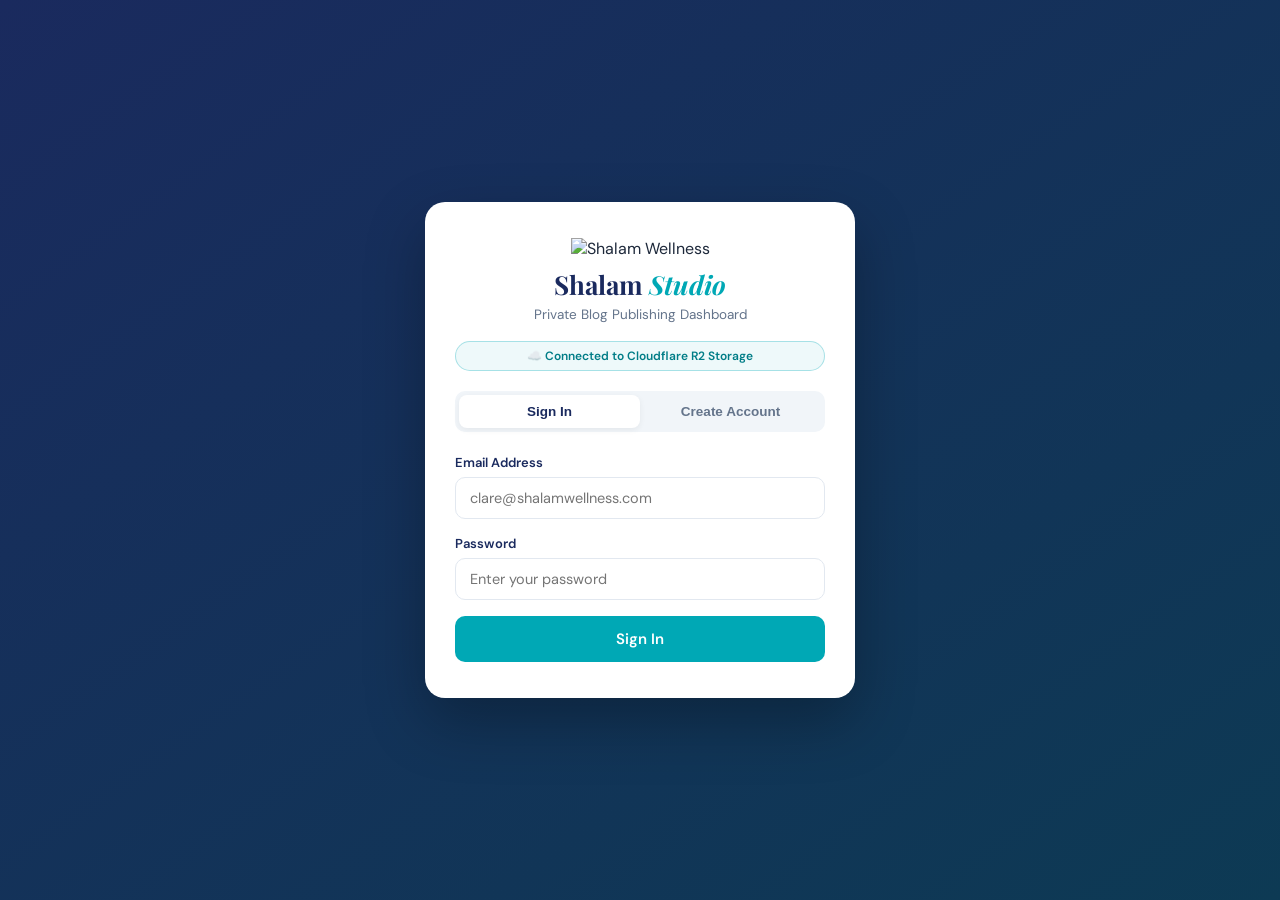
==== blog-admin/index.html @ 0e7aec40 "Update client copy/rates/photos, add multi-step booking page, social marquee, blog & Cloudflare R2 a" ====
<!DOCTYPE html>
<html lang="en">
<head>
  <meta charset="UTF-8" />
  <meta name="viewport" content="width=device-width, initial-scale=1.0"/>
  <title>Shalam Wellness — Blog Studio</title>
  <meta name="theme-color" content="#1a2a5e"/>
  <meta name="apple-mobile-web-app-capable" content="yes"/>
  <meta name="apple-mobile-web-app-status-bar-style" content="black-translucent"/>
  <meta name="apple-mobile-web-app-title" content="Shalam Studio"/>
  <link rel="manifest" href="manifest.json"/>
  <link rel="apple-touch-icon" href="../image/Shalaam-wellness-logo.png"/>
  <link rel="preconnect" href="https://fonts.googleapis.com"/>
  <link rel="preconnect" href="https://fonts.gstatic.com" crossorigin/>
  <link href="https://fonts.googleapis.com/css2?family=Playfair+Display:ital,wght@0,600;0,700;1,400&family=DM+Sans:wght@400;500;600;700&display=swap" rel="stylesheet"/>
  <link rel="stylesheet" href="admin.css"/>
</head>
<body>

  <!-- INSTALL PWA BANNER -->
  <div class="pwa-install-bar" id="pwaInstallBar" hidden>
    <span>Install <strong>Shalam Studio</strong> on your phone or desktop for quick posting.</span>
    <div class="pwa-bar-actions">
      <button type="button" class="btn-install" id="installPwaBtn">Install App</button>
      <button type="button" class="btn-dismiss" id="dismissPwaBtn" aria-label="Dismiss">✕</button>
    </div>
  </div>

  <!-- AUTH SCREEN -->
  <section class="auth-screen" id="authScreen">
    <div class="auth-card">
      <div class="auth-brand">
        <img src="../image/Shalaam-wellness-logo.png" alt="Shalam Wellness"/>
        <h1>Shalam <em>Studio</em></h1>
        <p>Private Blog Publishing Dashboard</p>
      </div>

      <div class="mode-pill" id="modeBadge">Checking connection...</div>

      <div class="auth-tabs" role="tablist">
        <button type="button" class="auth-tab active" data-tab="login">Sign In</button>
        <button type="button" class="auth-tab" data-tab="register">Create Account</button>
      </div>

      <!-- LOGIN FORM -->
      <form id="loginForm" class="auth-form">
        <div class="field">
          <label for="loginEmail">Email Address</label>
          <input type="email" id="loginEmail" placeholder="clare@shalamwellness.com" required autocomplete="email"/>
        </div>
        <div class="field">
          <label for="loginPassword">Password</label>
          <input type="password" id="loginPassword" placeholder="Enter your password" required autocomplete="current-password"/>
        </div>
        <div class="auth-error" id="loginError" hidden></div>
        <button type="submit" class="btn-primary-full" id="loginSubmitBtn">Sign In</button>
      </form>

      <!-- REGISTER FORM -->
      <form id="registerForm" class="auth-form" hidden>
        <div class="field">
          <label for="regName">Your Name</label>
          <input type="text" id="regName" placeholder="Clare Wamaitha" required/>
        </div>
        <div class="field">
          <label for="regEmail">Email Address</label>
          <input type="email" id="regEmail" placeholder="clare@shalamwellness.com" required autocomplete="email"/>
        </div>
        <div class="field">
          <label for="regPassword">Create Password (min. 6 characters)</label>
          <input type="password" id="regPassword" placeholder="Choose a strong password" minlength="6" required autocomplete="new-password"/>
        </div>
        <div class="field" id="inviteCodeField">
          <label for="regInviteCode">Admin Setup Code</label>
          <input type="text" id="regInviteCode" placeholder="Code provided by your web developer"/>
        </div>
        <div class="auth-error" id="registerError" hidden></div>
        <button type="submit" class="btn-primary-full" id="registerSubmitBtn">Create Admin Account</button>
      </form>
    </div>
  </section>

  <!-- DASHBOARD -->
  <div class="dashboard" id="dashboard" hidden>
    <header class="dash-header">
      <div class="dash-brand">
        <img src="../image/Shalaam-wellness-logo.png" alt="Shalam Wellness"/>
        <div>
          <strong>Shalam Studio</strong>
          <span id="dashUserLabel">Signed in</span>
        </div>
      </div>
      <div class="dash-actions">
        <a href="../blog.html" target="_blank" class="btn-outline">View Live Blog ↗</a>
        <button type="button" class="btn-outline" id="logoutBtn">Sign Out</button>
      </div>
    </header>

    <main class="dash-main">
      <!-- NAV TABS -->
      <div class="dash-tabs">
        <button type="button" class="dash-tab active" data-view="editor" id="tabEditor">✍️ Write Post</button>
        <button type="button" class="dash-tab" data-view="posts" id="tabPosts">📚 All Posts (<span id="postCount">0</span>)</button>
      </div>

      <!-- EDITOR VIEW -->
      <section class="dash-panel" id="editorView">
        <div class="panel-header">
          <h2 id="editorHeading">Create a New Blog Post</h2>
          <button type="button" class="btn-text" id="cancelEditBtn" hidden>Cancel Editing</button>
        </div>

        <form id="postForm" class="post-form">
          <input type="hidden" id="editingPostId"/>

          <!-- COVER IMAGE UPLOAD -->
          <div class="field">
            <label>Cover Image</label>
            <div class="upload-zone" id="uploadZone">
              <input type="file" id="coverFileInput" accept="image/*" hidden/>
              <div class="upload-placeholder" id="uploadPlaceholder">
                <span class="upload-icon">🖼️</span>
                <strong>Tap to upload a cover photo</strong>
                <span>JPG, PNG or WebP (stored in Cloudflare R2)</span>
              </div>
              <div class="upload-preview" id="uploadPreview" hidden>
                <img id="coverPreviewImg" src="" alt="Cover preview"/>
                <button type="button" class="btn-change-img" id="changeImgBtn">Change Image</button>
              </div>
            </div>
          </div>

          <div class="field-row">
            <div class="field">
              <label for="postTitle">Article Title *</label>
              <input type="text" id="postTitle" placeholder="e.g., 5 Gentle Ways to Cope with Burnout" required/>
            </div>
            <div class="field">
              <label for="postCategory">Category *</label>
              <select id="postCategory" required>
                <option value="Trauma & Healing">Trauma &amp; Healing</option>
                <option value="Mental Wellness">Mental Wellness</option>
                <option value="Relationships">Relationships</option>
                <option value="Self-Care">Self-Care</option>
              </select>
            </div>
          </div>

          <div class="field">
            <label for="postExcerpt">Short Summary <span class="opt">(shown on the blog card — optional, auto-generated if left blank)</span></label>
            <textarea id="postExcerpt" rows="2" placeholder="A 1–2 sentence preview of what readers will learn..."></textarea>
          </div>

          <!-- SIMPLE RICH TEXT EDITOR -->
          <div class="field">
            <label>Article Content *</label>
            <div class="editor-toolbar" role="toolbar" aria-label="Text formatting">
              <button type="button" data-cmd="bold" title="Bold"><strong>B</strong></button>
              <button type="button" data-cmd="italic" title="Italic"><em>I</em></button>
              <button type="button" data-cmd="formatBlock" data-val="h3" title="Subheading">H3</button>
              <button type="button" data-cmd="insertUnorderedList" title="Bullet list">• List</button>
              <button type="button" data-cmd="formatBlock" data-val="blockquote" title="Quote">“ Quote</button>
              <button type="button" data-cmd="formatBlock" data-val="p" title="Normal text">¶ Text</button>
            </div>
            <div id="postEditor" class="rich-editor" contenteditable="true" data-placeholder="Start writing your article here..."></div>
          </div>

          <div class="form-status" id="publishStatus" hidden></div>

          <div class="editor-footer">
            <button type="submit" class="btn-primary-full" id="publishBtn">Publish Post to Blog</button>
          </div>
        </form>
      </section>

      <!-- POSTS LIST VIEW -->
      <section class="dash-panel" id="postsView" hidden>
        <div class="panel-header">
          <h2>Published Articles</h2>
          <button type="button" class="btn-small-primary" id="newPostFromListBtn">+ New Post</button>
        </div>
        <div class="admin-posts-list" id="adminPostsList"></div>
      </section>
    </main>
  </div>

  <script src="../blog-config.js"></script>
  <script src="admin.js"></script>
</body>
</html>
---- blog-admin/admin.css ----
/* ============================================
   SHALAM WELLNESS — Blog Studio PWA (admin.css)
   ============================================ */

:root {
  --navy: #1a2a5e;
  --navy-dark: #111c42;
  --teal: #00a8b5;
  --teal-dark: #008b96;
  --bg: #f4f7fb;
  --card: #ffffff;
  --text: #1e293b;
  --muted: #64748b;
  --border: #e2e8f0;
  --danger: #dc2626;
}

* { box-sizing: border-box; margin: 0; padding: 0; }

body {
  font-family: 'DM Sans', -apple-system, BlinkMacSystemFont, sans-serif;
  background: var(--bg);
  color: var(--text);
  min-height: 100vh;
}

/* PWA INSTALL BAR */
.pwa-install-bar {
  background: var(--navy-dark);
  color: #fff;
  padding: 10px 18px;
  display: flex;
  justify-content: space-between;
  align-items: center;
  gap: 12px;
  font-size: 13px;
}
.pwa-install-bar[hidden] { display: none; }
.pwa-bar-actions { display: flex; align-items: center; gap: 8px; }
.btn-install {
  background: var(--teal);
  color: #fff;
  border: none;
  padding: 6px 14px;
  border-radius: 6px;
  font-weight: 600;
  font-size: 12.5px;
  cursor: pointer;
}
.btn-dismiss {
  background: transparent;
  color: rgba(255,255,255,0.7);
  border: none;
  font-size: 16px;
  cursor: pointer;
  padding: 4px;
}

/* AUTH SCREEN */
.auth-screen {
  min-height: 100vh;
  display: flex;
  align-items: center;
  justify-content: center;
  padding: 24px;
  background: linear-gradient(145deg, var(--navy) 0%, #0d3a54 100%);
}
.auth-screen[hidden] { display: none; }

.auth-card {
  width: 100%;
  max-width: 430px;
  background: var(--card);
  border-radius: 20px;
  padding: 36px 30px;
  box-shadow: 0 24px 60px rgba(0, 0, 0, 0.28);
}

.auth-brand {
  text-align: center;
  margin-bottom: 18px;
}
.auth-brand img {
  height: 52px;
  margin-bottom: 8px;
}
.auth-brand h1 {
  font-family: 'Playfair Display', serif;
  color: var(--navy);
  font-size: 26px;
}
.auth-brand h1 em {
  color: var(--teal);
  font-style: italic;
}
.auth-brand p {
  font-size: 13.5px;
  color: var(--muted);
  margin-top: 4px;
}

.mode-pill {
  text-align: center;
  font-size: 12px;
  font-weight: 600;
  padding: 6px 12px;
  border-radius: 50px;
  margin-bottom: 20px;
  background: #eef9fa;
  color: #007d87;
  border: 1px solid rgba(0, 168, 181, 0.3);
}

.auth-tabs {
  display: grid;
  grid-template-columns: 1fr 1fr;
  background: #f1f5f9;
  padding: 4px;
  border-radius: 10px;
  margin-bottom: 22px;
}
.auth-tab {
  border: none;
  background: transparent;
  padding: 9px 12px;
  border-radius: 8px;
  font-size: 13.5px;
  font-weight: 600;
  color: var(--muted);
  cursor: pointer;
}
.auth-tab.active {
  background: #fff;
  color: var(--navy);
  box-shadow: 0 2px 6px rgba(0, 0, 0, 0.06);
}

.auth-form[hidden] { display: none; }

.field {
  margin-bottom: 16px;
}
.field label {
  display: block;
  font-size: 13px;
  font-weight: 600;
  color: var(--navy);
  margin-bottom: 6px;
}
.field .opt {
  font-weight: 400;
  color: var(--muted);
  font-size: 12px;
}
.field input,
.field select,
.field textarea {
  width: 100%;
  padding: 11px 14px;
  border: 1.5px solid var(--border);
  border-radius: 10px;
  font-size: 14.5px;
  font-family: inherit;
  color: var(--text);
  background: #fff;
  transition: border-color 0.2s ease;
}
.field input:focus,
.field select:focus,
.field textarea:focus {
  outline: none;
  border-color: var(--teal);
}

.auth-error {
  background: #fef2f2;
  border: 1px solid #fecaca;
  color: var(--danger);
  font-size: 13px;
  padding: 10px 12px;
  border-radius: 8px;
  margin-bottom: 14px;
}
.auth-error[hidden] { display: none; }

.btn-primary-full {
  width: 100%;
  padding: 13px 18px;
  background: var(--teal);
  color: #fff;
  border: none;
  border-radius: 10px;
  font-size: 15px;
  font-weight: 600;
  font-family: inherit;
  cursor: pointer;
  transition: background 0.2s ease;
}
.btn-primary-full:hover { background: var(--teal-dark); }
.btn-primary-full:disabled { opacity: 0.65; cursor: not-allowed; }

/* DASHBOARD */
.dashboard[hidden] { display: none; }

.dash-header {
  background: var(--navy);
  color: #fff;
  padding: 14px 24px;
  display: flex;
  justify-content: space-between;
  align-items: center;
  gap: 14px;
  position: sticky;
  top: 0;
  z-index: 50;
}
.dash-brand {
  display: flex;
  align-items: center;
  gap: 12px;
}
.dash-brand img { height: 36px; }
.dash-brand strong {
  display: block;
  font-family: 'Playfair Display', serif;
  font-size: 18px;
}
.dash-brand span {
  font-size: 12px;
  color: rgba(255,255,255,0.72);
}

.dash-actions {
  display: flex;
  gap: 10px;
  align-items: center;
}
.btn-outline {
  background: rgba(255,255,255,0.1);
  color: #fff;
  border: 1px solid rgba(255,255,255,0.25);
  padding: 8px 14px;
  border-radius: 8px;
  font-size: 13px;
  font-weight: 500;
  text-decoration: none;
  cursor: pointer;
}
.btn-outline:hover { background: rgba(255,255,255,0.18); }

.dash-main {
  max-width: 900px;
  margin: 0 auto;
  padding: 28px 18px 64px;
}

.dash-tabs {
  display: flex;
  gap: 10px;
  margin-bottom: 22px;
}
.dash-tab {
  background: #fff;
  border: 1.5px solid var(--border);
  color: var(--navy);
  padding: 10px 18px;
  border-radius: 10px;
  font-size: 14px;
  font-weight: 600;
  cursor: pointer;
}
.dash-tab.active {
  background: var(--navy);
  border-color: var(--navy);
  color: #fff;
}

.dash-panel {
  background: #fff;
  border-radius: 16px;
  padding: 28px;
  border: 1px solid var(--border);
  box-shadow: 0 8px 24px rgba(26, 42, 94, 0.05);
}
.dash-panel[hidden] { display: none; }

.panel-header {
  display: flex;
  justify-content: space-between;
  align-items: center;
  margin-bottom: 22px;
  gap: 12px;
}
.panel-header h2 {
  font-family: 'Playfair Display', serif;
  color: var(--navy);
  font-size: 24px;
}

.btn-text {
  background: none;
  border: none;
  color: var(--danger);
  font-weight: 600;
  font-size: 13.5px;
  cursor: pointer;
}
.btn-text[hidden] { display: none; }

.btn-small-primary {
  background: var(--teal);
  color: #fff;
  border: none;
  padding: 9px 16px;
  border-radius: 8px;
  font-weight: 600;
  font-size: 13.5px;
  cursor: pointer;
}

.field-row {
  display: grid;
  grid-template-columns: 1.6fr 1fr;
  gap: 16px;
}

/* UPLOAD ZONE */
.upload-zone {
  border: 2px dashed #cbd5e1;
  border-radius: 12px;
  padding: 26px;
  text-align: center;
  cursor: pointer;
  background: #f8fafc;
  transition: border-color 0.2s ease, background 0.2s ease;
}
.upload-zone:hover,
.upload-zone.dragover {
  border-color: var(--teal);
  background: #effbfc;
}
.upload-placeholder {
  display: flex;
  flex-direction: column;
  align-items: center;
  gap: 6px;
  color: var(--muted);
  font-size: 13px;
}
.upload-placeholder strong { color: var(--navy); font-size: 14.5px; }
.upload-icon { font-size: 28px; }
.upload-placeholder[hidden] { display: none; }

.upload-preview { position: relative; }
.upload-preview[hidden] { display: none; }
.upload-preview img {
  max-height: 260px;
  width: 100%;
  object-fit: cover;
  border-radius: 10px;
  display: block;
}
.btn-change-img {
  position: absolute;
  bottom: 12px;
  right: 12px;
  background: rgba(26, 42, 94, 0.9);
  color: #fff;
  border: none;
  padding: 8px 14px;
  border-radius: 8px;
  font-size: 12.5px;
  font-weight: 600;
  cursor: pointer;
}

/* RICH EDITOR */
.editor-toolbar {
  display: flex;
  flex-wrap: wrap;
  gap: 6px;
  background: #f8fafc;
  border: 1.5px solid var(--border);
  border-bottom: none;
  border-radius: 10px 10px 0 0;
  padding: 8px 10px;
}
.editor-toolbar button {
  background: #fff;
  border: 1px solid #cbd5e1;
  color: var(--navy);
  padding: 5px 11px;
  border-radius: 6px;
  font-size: 13px;
  cursor: pointer;
}
.editor-toolbar button:hover {
  border-color: var(--teal);
  color: var(--teal);
}

.rich-editor {
  min-height: 240px;
  padding: 16px;
  border: 1.5px solid var(--border);
  border-radius: 0 0 10px 10px;
  font-size: 15.5px;
  line-height: 1.75;
  background: #fff;
  outline: none;
}
.rich-editor:focus { border-color: var(--teal); }
.rich-editor:empty::before {
  content: attr(data-placeholder);
  color: #94a3b8;
}
.rich-editor h3 {
  font-family: 'Playfair Display', serif;
  color: var(--navy);
  margin: 14px 0 8px;
}
.rich-editor blockquote {
  border-left: 3px solid var(--teal);
  padding-left: 14px;
  color: var(--navy);
  font-style: italic;
  margin: 12px 0;
}

.form-status {
  padding: 12px 14px;
  border-radius: 10px;
  font-size: 13.5px;
  margin-bottom: 16px;
}
.form-status[hidden] { display: none; }
.form-status.success { background: #ecfdf5; border: 1px solid #a7f3d0; color: #065f46; }
.form-status.error { background: #fef2f2; border: 1px solid #fecaca; color: #b91c1c; }

/* POSTS LIST */
.admin-posts-list {
  display: flex;
  flex-direction: column;
  gap: 14px;
}
.admin-post-row {
  display: flex;
  align-items: center;
  gap: 16px;
  padding: 14px;
  border: 1px solid var(--border);
  border-radius: 12px;
  background: #fff;
}
.admin-post-thumb {
  width: 84px;
  height: 60px;
  border-radius: 8px;
  object-fit: cover;
  flex-shrink: 0;
  background: #e2e8f0;
}
.admin-post-info { flex: 1; min-width: 0; }
.admin-post-info h4 {
  font-family: 'Playfair Display', serif;
  color: var(--navy);
  font-size: 17px;
  margin-bottom: 4px;
}
.admin-post-meta {
  font-size: 12.5px;
  color: var(--muted);
}
.admin-post-actions {
  display: flex;
  gap: 8px;
  flex-shrink: 0;
}
.btn-edit,
.btn-delete {
  padding: 7px 12px;
  border-radius: 7px;
  font-size: 12.5px;
  font-weight: 600;
  cursor: pointer;
  border: 1px solid var(--border);
  background: #f8fafc;
  color: var(--navy);
}
.btn-delete { color: var(--danger); border-color: #fecaca; background: #fef2f2; }

@media (max-width: 680px) {
  .field-row { grid-template-columns: 1fr; }
  .dash-header { flex-direction: column; align-items: flex-start; }
  .admin-post-row { flex-direction: column; align-items: flex-start; }
  .admin-post-thumb { width: 100%; height: 150px; }
}
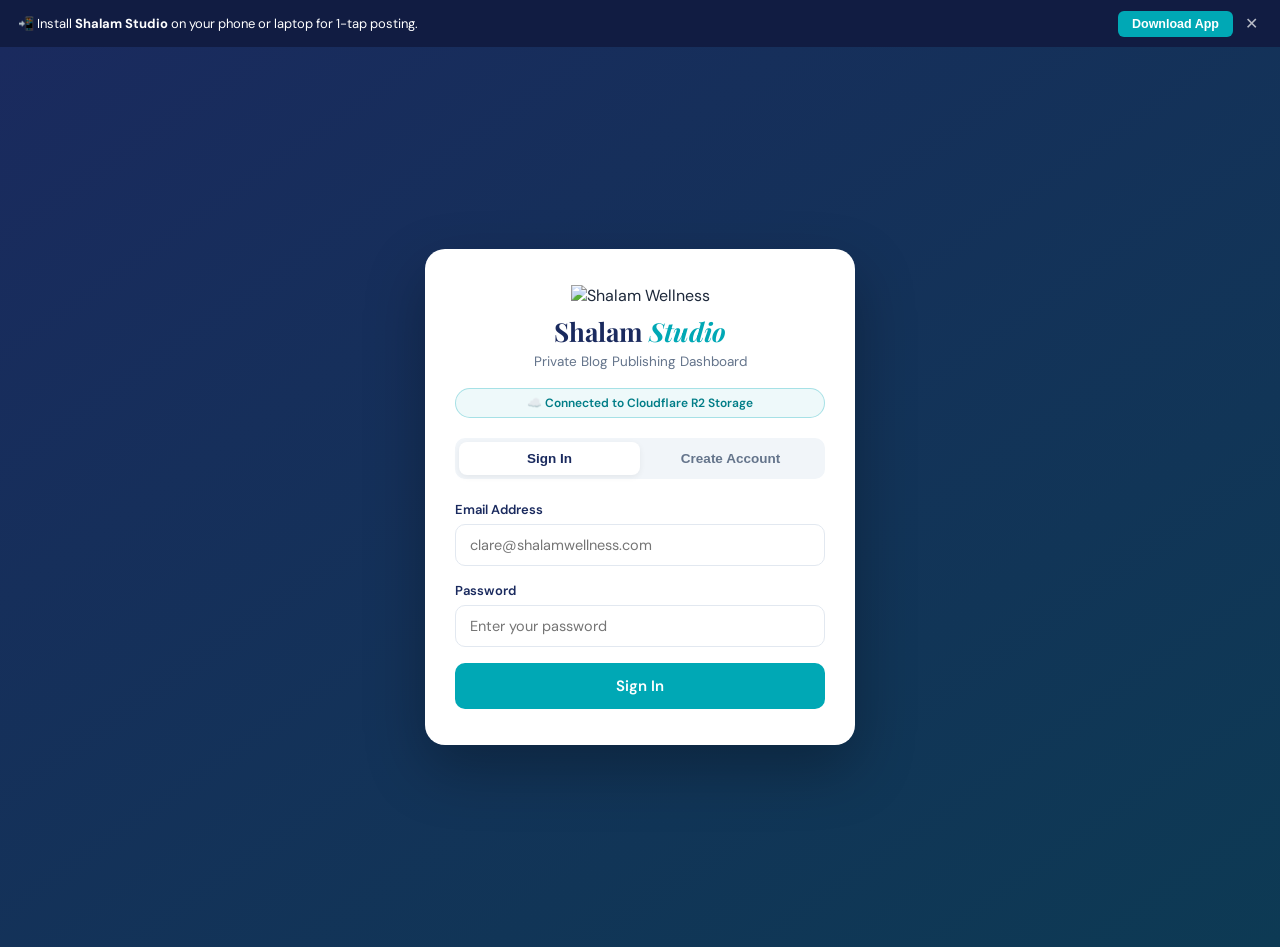
==== commit eaa0854e: "Show PWA Download App button immediately on mobile and desktop" ====
--- a/blog-admin/index.html
+++ b/blog-admin/index.html
@@ -18,10 +18,10 @@
 <body>
 
   <!-- INSTALL PWA BANNER -->
-  <div class="pwa-install-bar" id="pwaInstallBar" hidden>
-    <span>Install <strong>Shalam Studio</strong> on your phone or desktop for quick posting.</span>
+  <div class="pwa-install-bar" id="pwaInstallBar">
+    <span id="pwaInstallText">📲 Install <strong>Shalam Studio</strong> on your phone or laptop for 1-tap posting.</span>
     <div class="pwa-bar-actions">
-      <button type="button" class="btn-install" id="installPwaBtn">Install App</button>
+      <button type="button" class="btn-install" id="installPwaBtn">Download App</button>
       <button type="button" class="btn-dismiss" id="dismissPwaBtn" aria-label="Dismiss">✕</button>
     </div>
   </div>
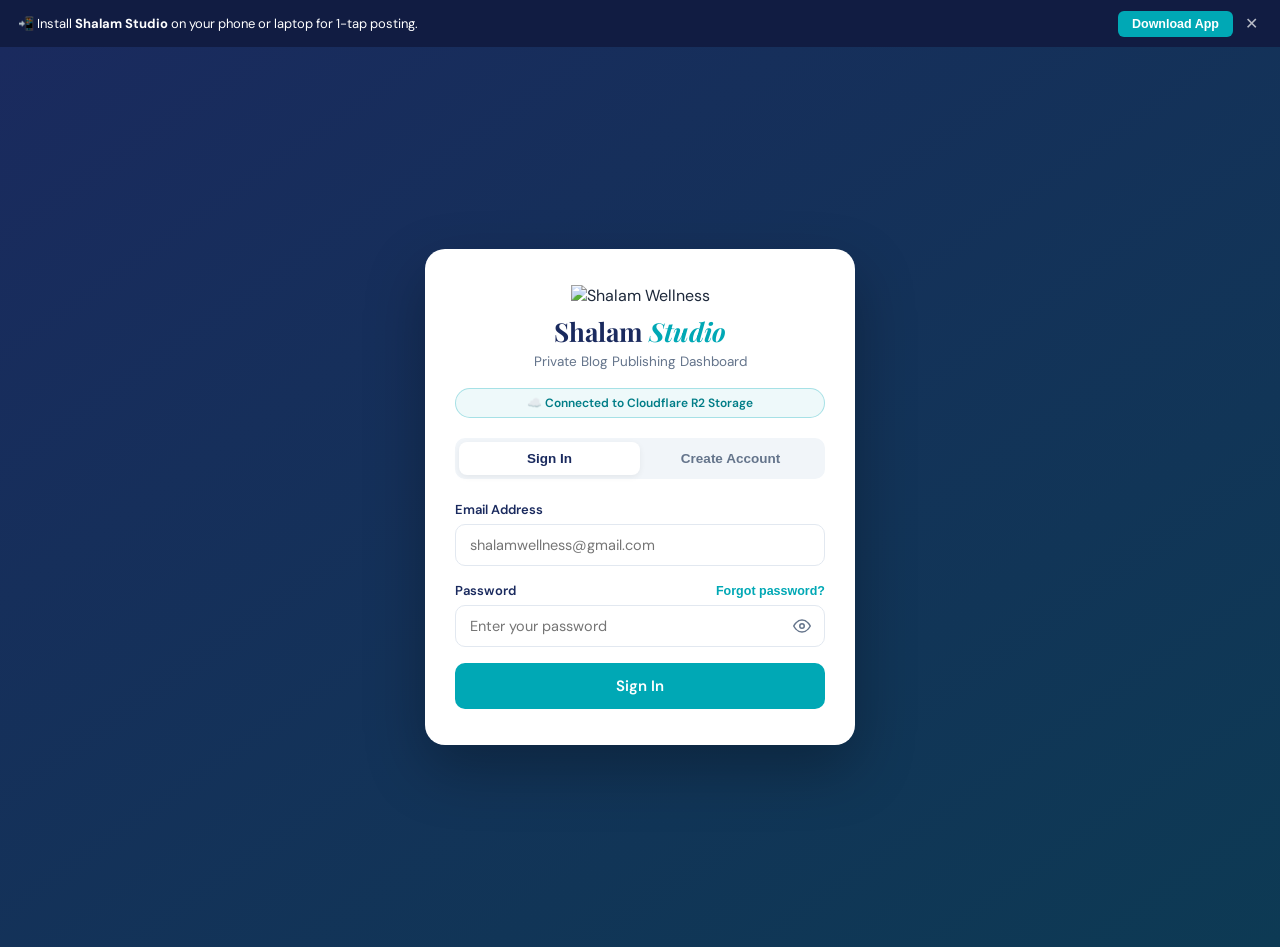
==== commit c6e92ca1: "Add self-service Create Account, Forgot Password reset, Show/Hide password eye icons, and resilient " ====
--- a/blog-admin/index.html
+++ b/blog-admin/index.html
@@ -8,12 +8,12 @@
   <meta name="apple-mobile-web-app-capable" content="yes"/>
   <meta name="apple-mobile-web-app-status-bar-style" content="black-translucent"/>
   <meta name="apple-mobile-web-app-title" content="Shalam Studio"/>
-  <link rel="manifest" href="manifest.json"/>
-  <link rel="apple-touch-icon" href="../image/Shalaam-wellness-logo.png"/>
+  <link rel="manifest" href="/blog-admin/manifest.json"/>
+  <link rel="apple-touch-icon" href="/image/Shalaam-wellness-logo.png"/>
   <link rel="preconnect" href="https://fonts.googleapis.com"/>
   <link rel="preconnect" href="https://fonts.gstatic.com" crossorigin/>
   <link href="https://fonts.googleapis.com/css2?family=Playfair+Display:ital,wght@0,600;0,700;1,400&family=DM+Sans:wght@400;500;600;700&display=swap" rel="stylesheet"/>
-  <link rel="stylesheet" href="admin.css"/>
+  <link rel="stylesheet" href="/blog-admin/admin.css"/>
 </head>
 <body>
 
@@ -30,7 +30,7 @@
   <section class="auth-screen" id="authScreen">
     <div class="auth-card">
       <div class="auth-brand">
-        <img src="../image/Shalaam-wellness-logo.png" alt="Shalam Wellness"/>
+        <img src="/image/Shalaam-wellness-logo.png" alt="Shalam Wellness"/>
         <h1>Shalam <em>Studio</em></h1>
         <p>Private Blog Publishing Dashboard</p>
       </div>
@@ -46,11 +46,20 @@
       <form id="loginForm" class="auth-form">
         <div class="field">
           <label for="loginEmail">Email Address</label>
-          <input type="email" id="loginEmail" placeholder="clare@shalamwellness.com" required autocomplete="email"/>
-        </div>
-        <div class="field">
-          <label for="loginPassword">Password</label>
-          <input type="password" id="loginPassword" placeholder="Enter your password" required autocomplete="current-password"/>
+          <input type="email" id="loginEmail" placeholder="shalamwellness@gmail.com" required autocomplete="email"/>
+        </div>
+        <div class="field">
+          <div class="label-row">
+            <label for="loginPassword">Password</label>
+            <button type="button" class="link-btn" id="openForgotBtn">Forgot password?</button>
+          </div>
+          <div class="password-wrap">
+            <input type="password" id="loginPassword" placeholder="Enter your password" required autocomplete="current-password"/>
+            <button type="button" class="toggle-pw-btn" data-target="loginPassword" aria-label="Show password" title="Show/Hide password">
+              <svg class="eye-open" width="18" height="18" viewBox="0 0 24 24" fill="none" stroke="currentColor" stroke-width="2" stroke-linecap="round" stroke-linejoin="round"><path d="M1 12s4-8 11-8 11 8 11 8-4 8-11 8-11-8-11-8z"/><circle cx="12" cy="12" r="3"/></svg>
+              <svg class="eye-closed" width="18" height="18" viewBox="0 0 24 24" fill="none" stroke="currentColor" stroke-width="2" stroke-linecap="round" stroke-linejoin="round" hidden><path d="M17.94 17.94A10.07 10.07 0 0 1 12 20c-7 0-11-8-11-8a18.45 18.45 0 0 1 5.06-5.94"/><path d="M9.9 4.24A9.12 9.12 0 0 1 12 4c7 0 11 8 11 8a18.5 18.5 0 0 1-2.16 3.19"/><line x1="1" y1="1" x2="23" y2="23"/></svg>
+            </button>
+          </div>
         </div>
         <div class="auth-error" id="loginError" hidden></div>
         <button type="submit" class="btn-primary-full" id="loginSubmitBtn">Sign In</button>
@@ -64,18 +73,51 @@
         </div>
         <div class="field">
           <label for="regEmail">Email Address</label>
-          <input type="email" id="regEmail" placeholder="clare@shalamwellness.com" required autocomplete="email"/>
+          <input type="email" id="regEmail" placeholder="shalamwellness@gmail.com" required autocomplete="email"/>
         </div>
         <div class="field">
           <label for="regPassword">Create Password (min. 6 characters)</label>
-          <input type="password" id="regPassword" placeholder="Choose a strong password" minlength="6" required autocomplete="new-password"/>
-        </div>
-        <div class="field" id="inviteCodeField">
-          <label for="regInviteCode">Admin Setup Code</label>
-          <input type="text" id="regInviteCode" placeholder="Code provided by your web developer"/>
+          <div class="password-wrap">
+            <input type="password" id="regPassword" placeholder="Choose a strong password" minlength="6" required autocomplete="new-password"/>
+            <button type="button" class="toggle-pw-btn" data-target="regPassword" aria-label="Show password" title="Show/Hide password">
+              <svg class="eye-open" width="18" height="18" viewBox="0 0 24 24" fill="none" stroke="currentColor" stroke-width="2" stroke-linecap="round" stroke-linejoin="round"><path d="M1 12s4-8 11-8 11 8 11 8-4 8-11 8-11-8-11-8z"/><circle cx="12" cy="12" r="3"/></svg>
+              <svg class="eye-closed" width="18" height="18" viewBox="0 0 24 24" fill="none" stroke="currentColor" stroke-width="2" stroke-linecap="round" stroke-linejoin="round" hidden><path d="M17.94 17.94A10.07 10.07 0 0 1 12 20c-7 0-11-8-11-8a18.45 18.45 0 0 1 5.06-5.94"/><path d="M9.9 4.24A9.12 9.12 0 0 1 12 4c7 0 11 8 11 8a18.5 18.5 0 0 1-2.16 3.19"/><line x1="1" y1="1" x2="23" y2="23"/></svg>
+            </button>
+          </div>
+        </div>
+        <div class="field">
+          <label for="regRecovery">Recovery Word <span class="opt">(used if you ever forget your password)</span></label>
+          <input type="text" id="regRecovery" placeholder="e.g., your favourite city or secret word" required/>
         </div>
         <div class="auth-error" id="registerError" hidden></div>
-        <button type="submit" class="btn-primary-full" id="registerSubmitBtn">Create Admin Account</button>
+        <button type="submit" class="btn-primary-full" id="registerSubmitBtn">Create Account</button>
+      </form>
+
+      <!-- FORGOT / RESET PASSWORD FORM -->
+      <form id="forgotForm" class="auth-form" hidden>
+        <p class="forgot-intro">Reset your password using your email and the Recovery Word you chose when creating your account.</p>
+        <div class="field">
+          <label for="resetEmail">Email Address</label>
+          <input type="email" id="resetEmail" placeholder="shalamwellness@gmail.com" required autocomplete="email"/>
+        </div>
+        <div class="field">
+          <label for="resetRecovery">Your Recovery Word</label>
+          <input type="text" id="resetRecovery" placeholder="Enter your recovery word" required/>
+        </div>
+        <div class="field">
+          <label for="resetPassword">New Password (min. 6 characters)</label>
+          <div class="password-wrap">
+            <input type="password" id="resetPassword" placeholder="Enter a new password" minlength="6" required autocomplete="new-password"/>
+            <button type="button" class="toggle-pw-btn" data-target="resetPassword" aria-label="Show password" title="Show/Hide password">
+              <svg class="eye-open" width="18" height="18" viewBox="0 0 24 24" fill="none" stroke="currentColor" stroke-width="2" stroke-linecap="round" stroke-linejoin="round"><path d="M1 12s4-8 11-8 11 8 11 8-4 8-11 8-11-8-11-8z"/><circle cx="12" cy="12" r="3"/></svg>
+              <svg class="eye-closed" width="18" height="18" viewBox="0 0 24 24" fill="none" stroke="currentColor" stroke-width="2" stroke-linecap="round" stroke-linejoin="round" hidden><path d="M17.94 17.94A10.07 10.07 0 0 1 12 20c-7 0-11-8-11-8a18.45 18.45 0 0 1 5.06-5.94"/><path d="M9.9 4.24A9.12 9.12 0 0 1 12 4c7 0 11 8 11 8a18.5 18.5 0 0 1-2.16 3.19"/><line x1="1" y1="1" x2="23" y2="23"/></svg>
+            </button>
+          </div>
+        </div>
+        <div class="auth-error" id="resetError" hidden></div>
+        <div class="auth-success" id="resetSuccess" hidden></div>
+        <button type="submit" class="btn-primary-full" id="resetSubmitBtn">Reset Password</button>
+        <button type="button" class="back-login-btn" id="backToLoginBtn">← Back to Sign In</button>
       </form>
     </div>
   </section>
@@ -84,14 +126,14 @@
   <div class="dashboard" id="dashboard" hidden>
     <header class="dash-header">
       <div class="dash-brand">
-        <img src="../image/Shalaam-wellness-logo.png" alt="Shalam Wellness"/>
+        <img src="/image/Shalaam-wellness-logo.png" alt="Shalam Wellness"/>
         <div>
           <strong>Shalam Studio</strong>
           <span id="dashUserLabel">Signed in</span>
         </div>
       </div>
       <div class="dash-actions">
-        <a href="../blog.html" target="_blank" class="btn-outline">View Live Blog ↗</a>
+        <a href="/blog.html" target="_blank" class="btn-outline">View Live Blog ↗</a>
         <button type="button" class="btn-outline" id="logoutBtn">Sign Out</button>
       </div>
     </header>
@@ -184,7 +226,7 @@
     </main>
   </div>
 
-  <script src="../blog-config.js"></script>
-  <script src="admin.js"></script>
+  <script src="/blog-config.js"></script>
+  <script src="/blog-admin/admin.js"></script>
 </body>
 </html>
--- a/blog-admin/admin.css
+++ b/blog-admin/admin.css
@@ -495,3 +495,78 @@
   .admin-post-row { flex-direction: column; align-items: flex-start; }
   .admin-post-thumb { width: 100%; height: 150px; }
 }
+
+
+/* PASSWORD TOGGLE & FORGOT PASSWORD */
+.label-row {
+  display: flex;
+  justify-content: space-between;
+  align-items: center;
+  margin-bottom: 6px;
+}
+.label-row label {
+  margin-bottom: 0;
+}
+.link-btn {
+  background: none;
+  border: none;
+  color: var(--teal);
+  font-size: 12.5px;
+  font-weight: 600;
+  cursor: pointer;
+  padding: 0;
+}
+.link-btn:hover { text-decoration: underline; }
+
+.password-wrap {
+  position: relative;
+  display: flex;
+  align-items: center;
+}
+.password-wrap input {
+  padding-right: 44px;
+}
+.toggle-pw-btn {
+  position: absolute;
+  right: 10px;
+  background: none;
+  border: none;
+  color: var(--muted);
+  cursor: pointer;
+  padding: 4px;
+  display: inline-flex;
+  align-items: center;
+  justify-content: center;
+  border-radius: 6px;
+}
+.toggle-pw-btn:hover { color: var(--navy); }
+.toggle-pw-btn svg[hidden] { display: none; }
+
+.forgot-intro {
+  font-size: 13px;
+  color: var(--muted);
+  line-height: 1.5;
+  margin-bottom: 16px;
+}
+.auth-success {
+  background: #ecfdf5;
+  border: 1px solid #a7f3d0;
+  color: #065f46;
+  font-size: 13px;
+  padding: 10px 12px;
+  border-radius: 8px;
+  margin-bottom: 14px;
+}
+.auth-success[hidden] { display: none; }
+.back-login-btn {
+  width: 100%;
+  margin-top: 10px;
+  background: transparent;
+  border: none;
+  color: var(--navy);
+  font-size: 13.5px;
+  font-weight: 600;
+  padding: 8px;
+  cursor: pointer;
+}
+.back-login-btn:hover { color: var(--teal); }
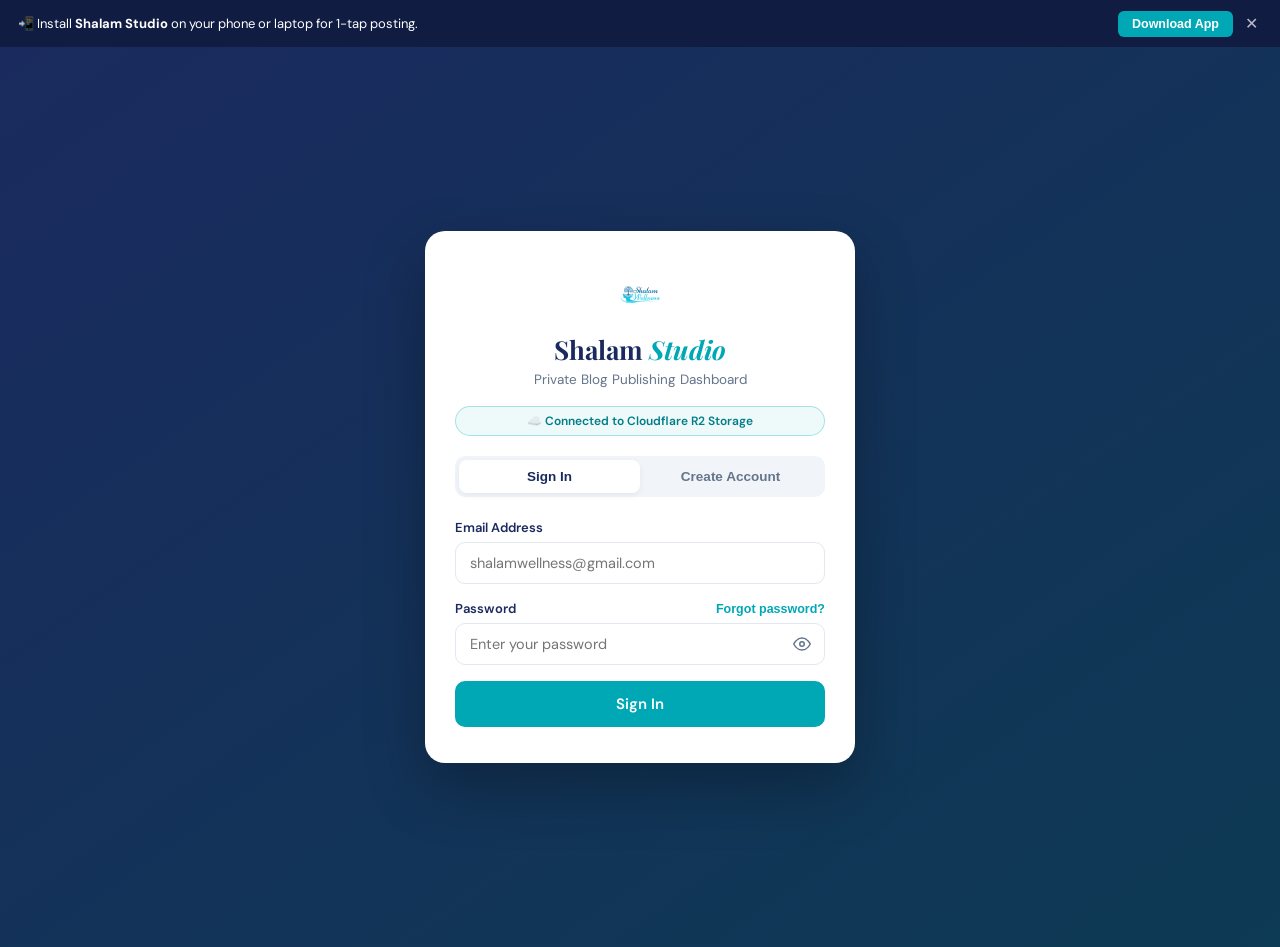
==== commit 3124f5da: "Implement full SEO, AEO, GEO foundation: sitelink-ready service pages, JSON-LD, sitemap, robots, fav" ====
--- a/blog-admin/index.html
+++ b/blog-admin/index.html
@@ -4,12 +4,14 @@
   <meta charset="UTF-8" />
   <meta name="viewport" content="width=device-width, initial-scale=1.0"/>
   <title>Shalam Wellness — Blog Studio</title>
+  <meta name="robots" content="noindex, nofollow"/>
   <meta name="theme-color" content="#1a2a5e"/>
   <meta name="apple-mobile-web-app-capable" content="yes"/>
   <meta name="apple-mobile-web-app-status-bar-style" content="black-translucent"/>
   <meta name="apple-mobile-web-app-title" content="Shalam Studio"/>
   <link rel="manifest" href="/blog-admin/manifest.json"/>
-  <link rel="apple-touch-icon" href="/image/Shalaam-wellness-logo.png"/>
+  <link rel="icon" href="/favicon.ico" sizes="any"/>
+  <link rel="apple-touch-icon" href="/image/apple-touch-icon.png"/>
   <link rel="preconnect" href="https://fonts.googleapis.com"/>
   <link rel="preconnect" href="https://fonts.gstatic.com" crossorigin/>
   <link href="https://fonts.googleapis.com/css2?family=Playfair+Display:ital,wght@0,600;0,700;1,400&family=DM+Sans:wght@400;500;600;700&display=swap" rel="stylesheet"/>
@@ -30,7 +32,7 @@
   <section class="auth-screen" id="authScreen">
     <div class="auth-card">
       <div class="auth-brand">
-        <img src="/image/Shalaam-wellness-logo.png" alt="Shalam Wellness"/>
+        <img src="/image/logo-web.png" alt="Shalam Wellness"/>
         <h1>Shalam <em>Studio</em></h1>
         <p>Private Blog Publishing Dashboard</p>
       </div>
@@ -126,7 +128,7 @@
   <div class="dashboard" id="dashboard" hidden>
     <header class="dash-header">
       <div class="dash-brand">
-        <img src="/image/Shalaam-wellness-logo.png" alt="Shalam Wellness"/>
+        <img src="/image/logo-web.png" alt="Shalam Wellness"/>
         <div>
           <strong>Shalam Studio</strong>
           <span id="dashUserLabel">Signed in</span>
